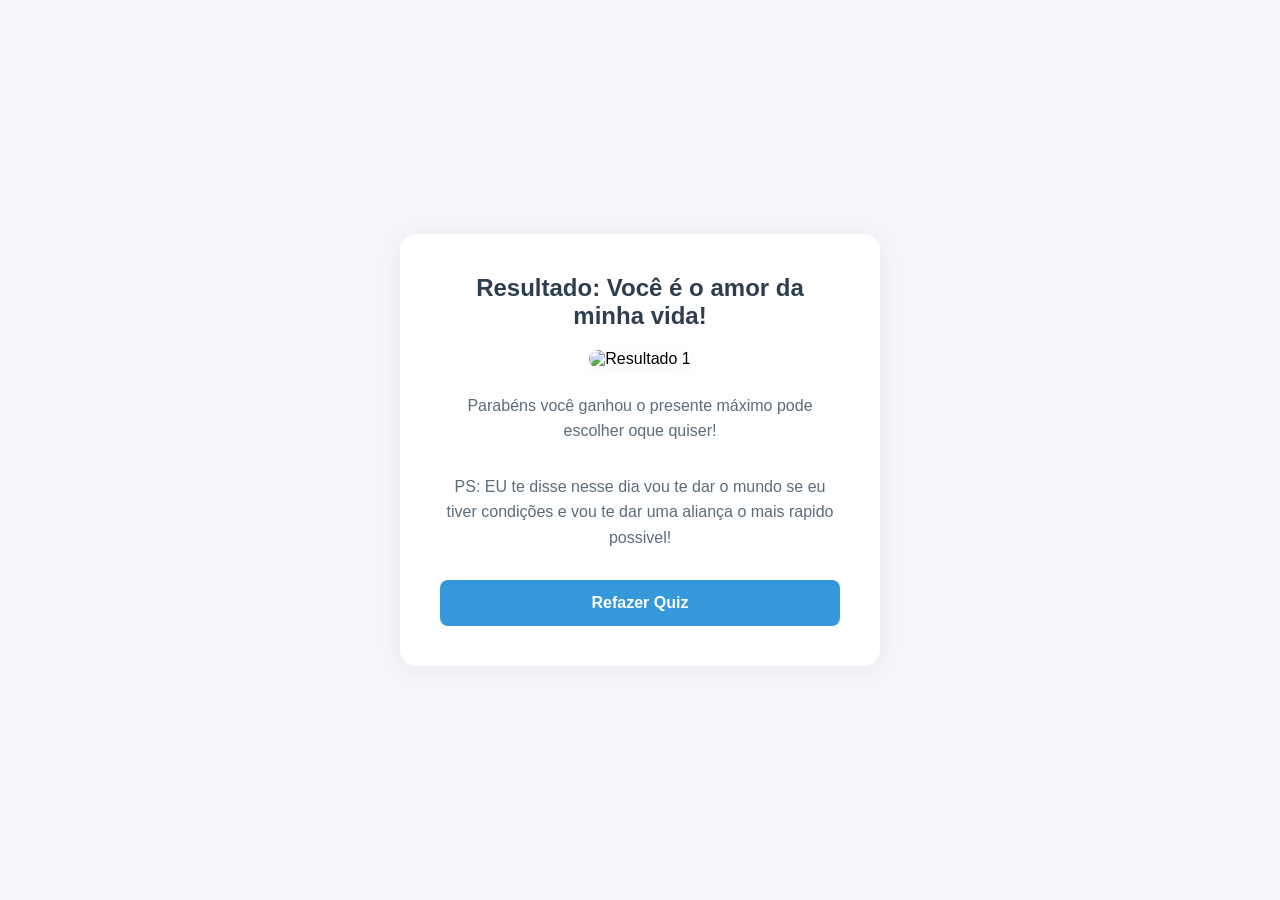
==== resultado1.html @ 90bb1830 "Add files via upload" ====
<!DOCTYPE html>
<html lang="pt-BR">
<head>
    <meta charset="UTF-8">
    <meta name="viewport" content="width=device-width, initial-scale=1.0">
    <title>Resultado 1</title>
    <link rel="stylesheet" href="style.css">
</head>
<body>
    <div class="container">
        <h1>Resultado: Você é o amor da minha vida!</h1>
        <img src="imagens/resultado1.jpeg" alt="Resultado 1" class="result-img">
        <p>Parabéns você ganhou o presente máximo pode escolher oque quiser!</p>
        <p>PS: EU te disse nesse dia vou te dar o mundo se eu tiver condições e vou te dar uma aliança o mais rapido possivel!</p>
        <a href="index.html" class="btn">Refazer Quiz</a>
    </div>
</body>
</html>
---- style.css ----
* {
    margin: 0;
    padding: 0;
    box-sizing: border-box;
    font-family: 'Segoe UI', Tahoma, Geneva, Verdana, sans-serif;
}

body {
    background-color: #f4f6f9;
    display: flex;
    justify-content: center;
    align-items: center;
    min-height: 100vh;
    padding: 20px;
}

.container {
    background-color: #ffffff;
    padding: 40px;
    border-radius: 16px;
    box-shadow: 0 4px 25px rgba(0, 0, 0, 0.06);
    width: 100%;
    max-width: 480px;
    text-align: center;
}

h1, h2 {
    color: #2c3e50;
    margin-bottom: 20px;
    font-size: 24px;
}

p {
    color: #5a6c7d;
    margin-bottom: 30px;
    line-height: 1.6;
    font-size: 16px;
}

.quiz-img, .result-img {
    width: 100%;
    max-width: 100%;
    height: auto;
    border-radius: 12px;
    margin-bottom: 25px;
    object-fit: cover;
    box-shadow: 0 2px 10px rgba(0,0,0,0.05);
}

.options-container {
    display: flex;
    gap: 15px;
}

.btn {
    display: inline-block;
    background-color: #3498db;
    color: white;
    text-decoration: none;
    border: none;
    padding: 14px 20px;
    font-size: 16px;
    font-weight: bold;
    border-radius: 8px;
    cursor: pointer;
    width: 100%;
    transition: background-color 0.2s, transform 0.1s;
    text-align: center;
}

.btn:hover {
    background-color: #2980b9;
}

.btn:active {
    transform: scale(0.98);
}

#btn-sim { background-color: #2ecc71; }
#btn-sim:hover { background-color: #27ae60; }
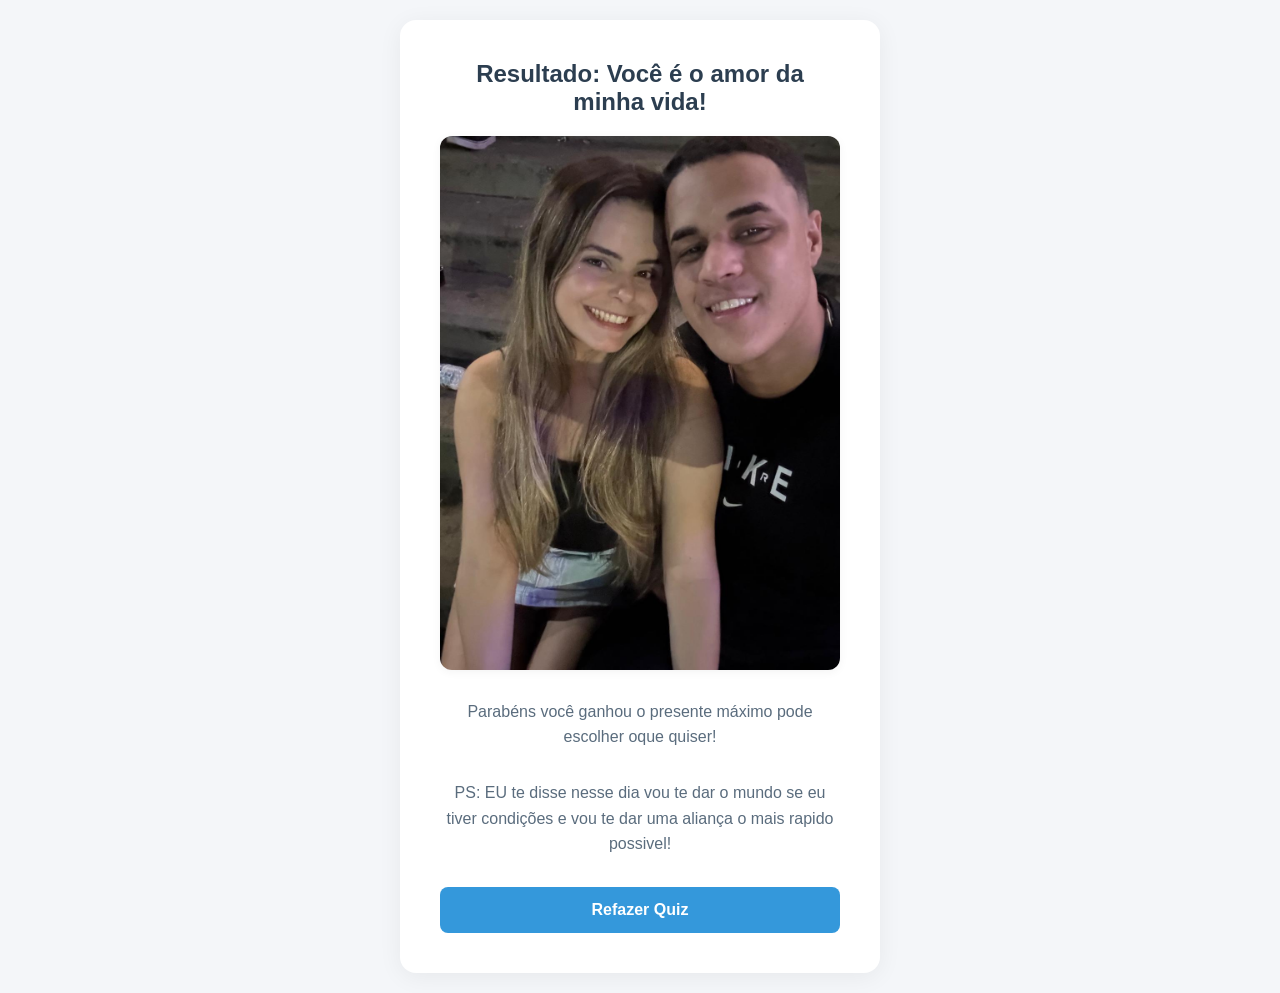
==== commit fe7d9f91: "Add files via upload" ====
--- a/resultado1.html
+++ b/resultado1.html
@@ -9,7 +9,7 @@
 <body>
     <div class="container">
         <h1>Resultado: Você é o amor da minha vida!</h1>
-        <img src="imagens/resultado1.jpeg" alt="Resultado 1" class="result-img">
+        <img src="resultado1.jpeg" alt="Resultado 1" class="result-img">
         <p>Parabéns você ganhou o presente máximo pode escolher oque quiser!</p>
         <p>PS: EU te disse nesse dia vou te dar o mundo se eu tiver condições e vou te dar uma aliança o mais rapido possivel!</p>
         <a href="index.html" class="btn">Refazer Quiz</a>
